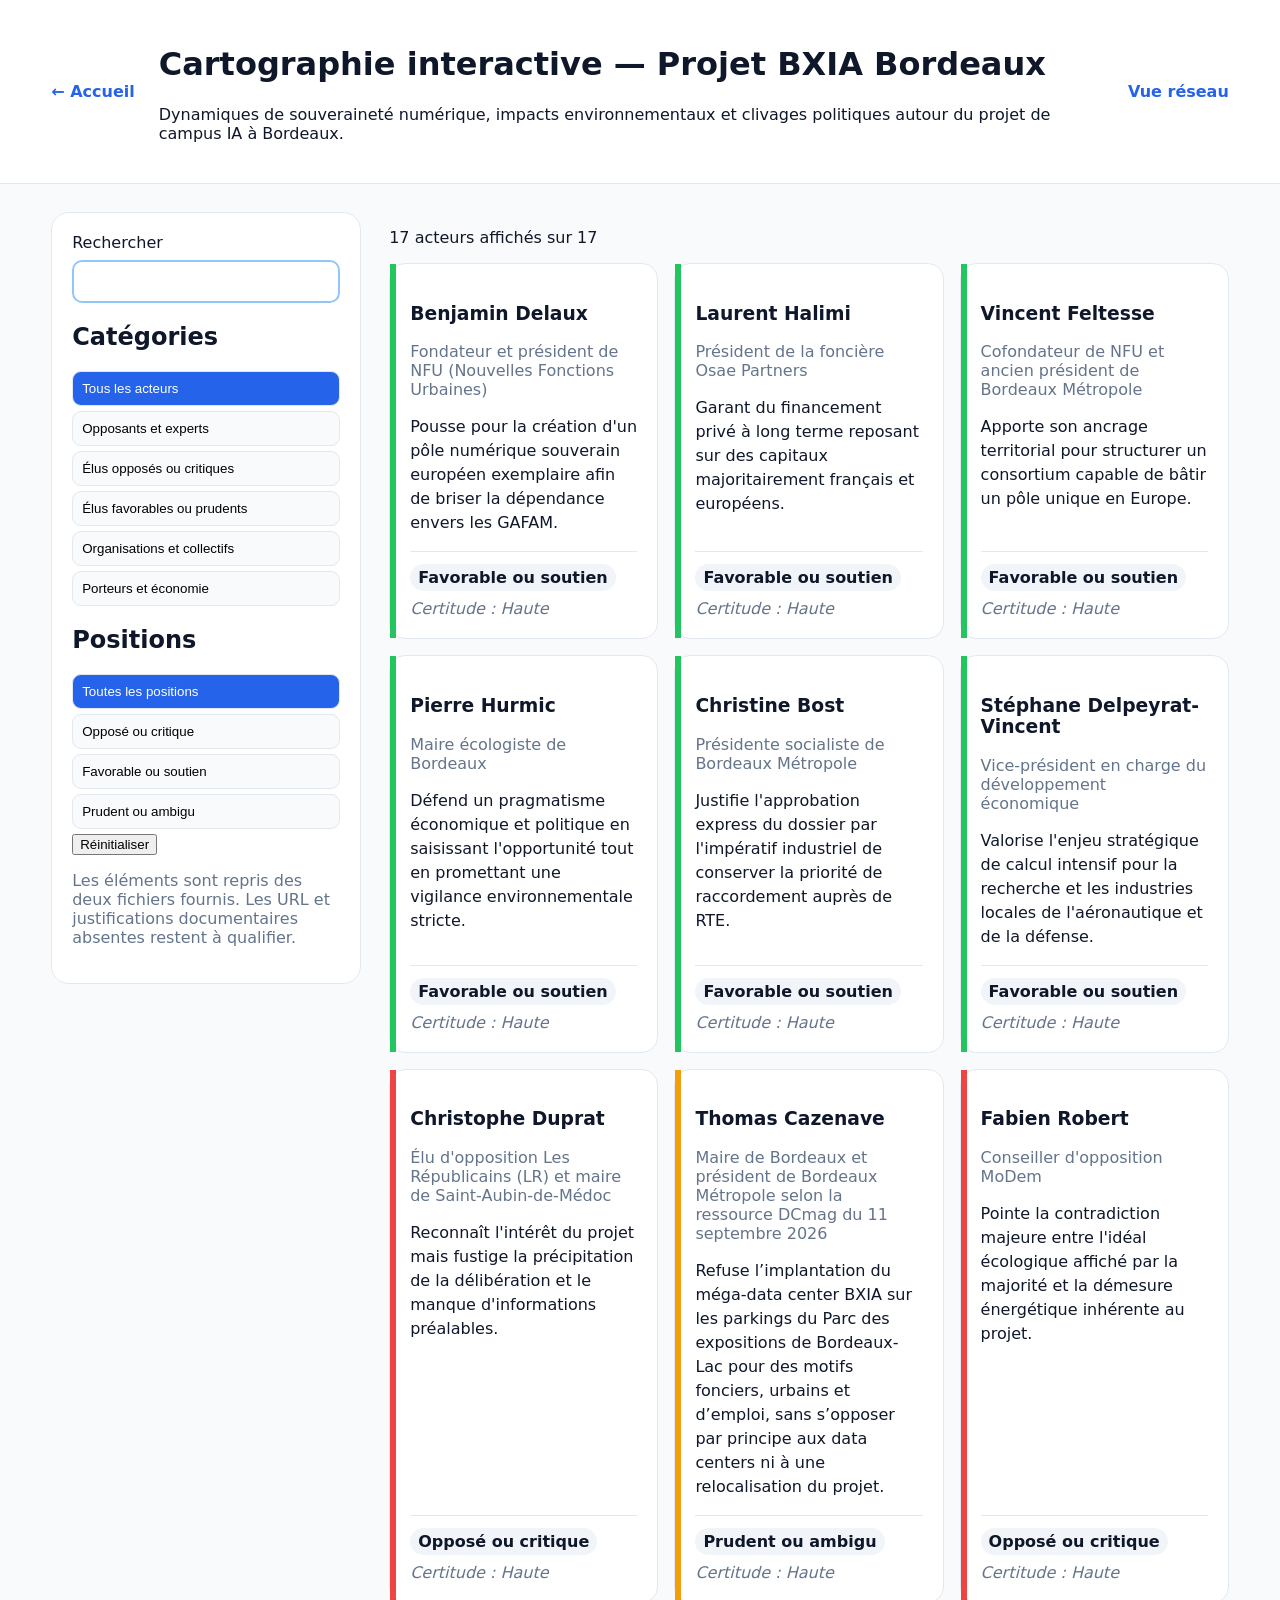
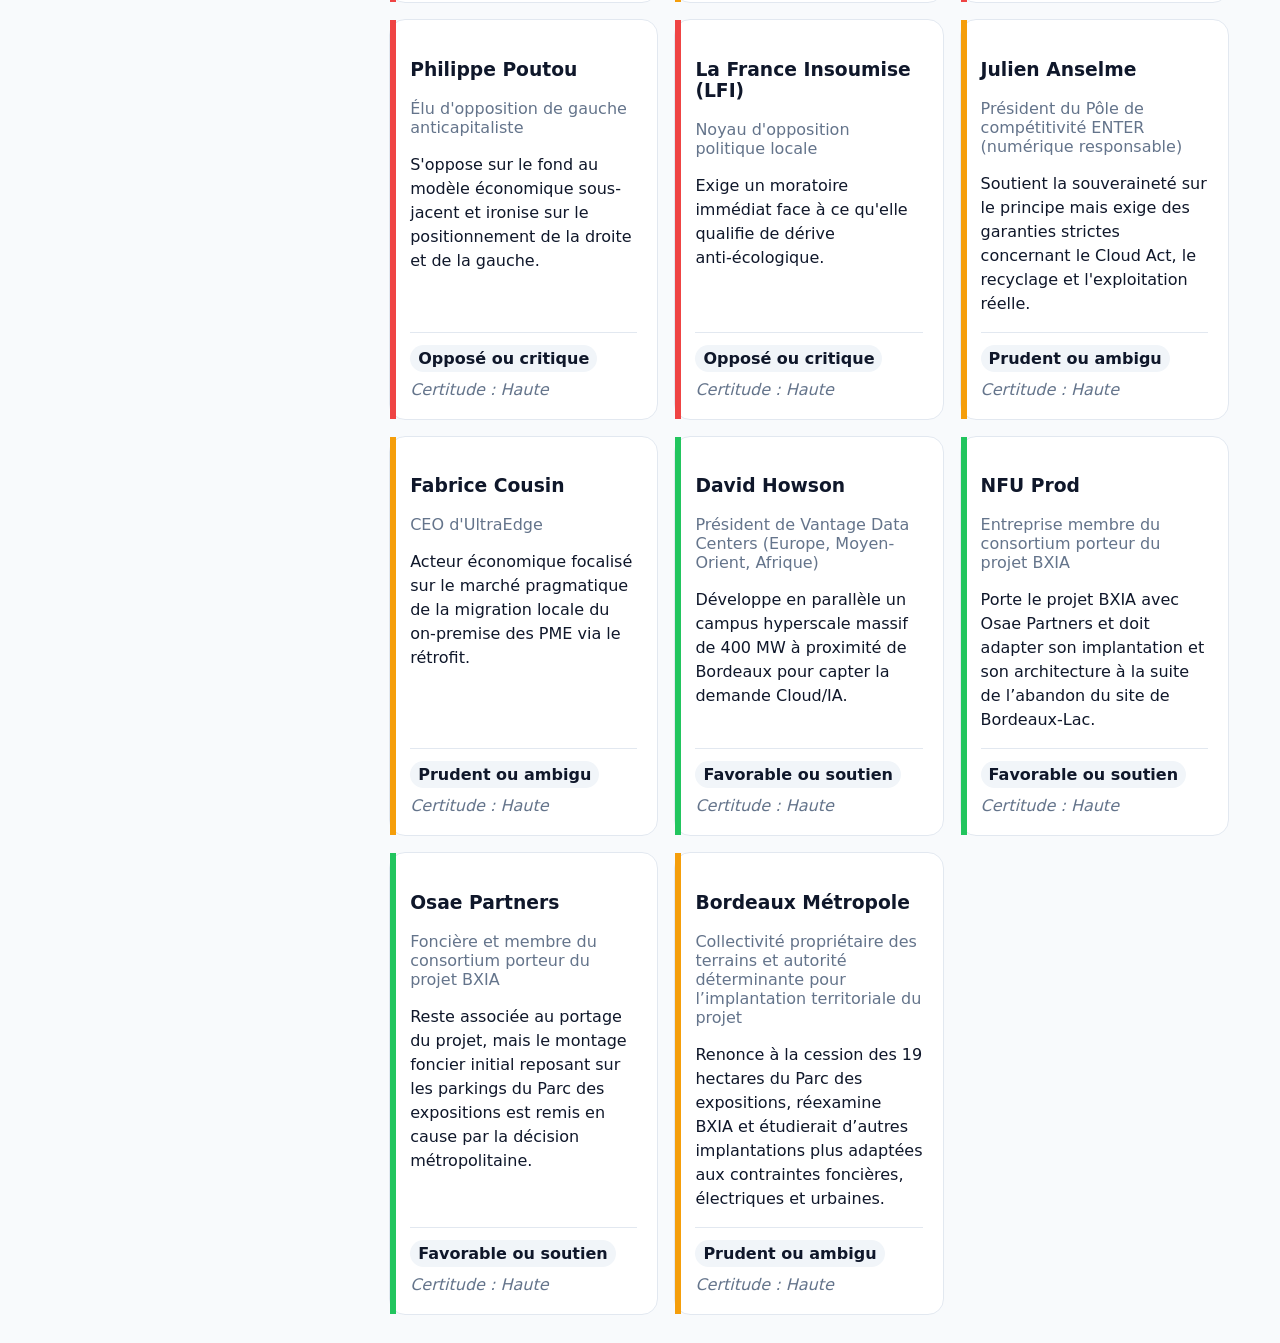
==== apps/cards/index.html @ a51f7ca9 "Add files via upload" ====
<!doctype html><html lang="fr"><head><meta charset="utf-8"><meta name="viewport" content="width=device-width,initial-scale=1"><title>Cartes — Bordeaux BXIA</title><link rel="stylesheet" href="../../assets/css/cards.css"></head><body><header><a href="../../">← Accueil</a><div><h1 id="title"></h1><p id="subtitle"></p></div><a href="../network/">Vue réseau</a></header><main class="layout"><aside><label>Rechercher<input id="search" type="search"></label><h2>Catégories</h2><div id="categories"></div><h2>Positions</h2><div id="stances"></div><button id="reset">Réinitialiser</button><p id="notice"></p></aside><section><p id="count"></p><div id="grid" class="grid"></div></section></main><dialog id="dialog"><button class="close">×</button><div id="detail"></div></dialog><script type="module" src="../../assets/js/cards.js"></script></body></html>
---- assets/css/cards.css ----
:root{--blue:#2563eb;--border:#e2e8f0}*{box-sizing:border-box}body{margin:0;font-family:Inter,system-ui,sans-serif;background:#f8fafc;color:#0f172a}header{display:flex;align-items:center;gap:24px;padding:24px 4vw;background:white;border-bottom:1px solid var(--border)}header div{flex:1}header a{color:var(--blue);font-weight:700;text-decoration:none}.layout{display:grid;grid-template-columns:310px 1fr;gap:28px;padding:28px 4vw}aside{position:sticky;top:18px;align-self:start;background:white;border:1px solid var(--border);border-radius:18px;padding:20px}input{width:100%;margin-top:8px;padding:12px;border:2px solid #93c5fd;border-radius:10px}.filter{width:100%;display:flex;justify-content:space-between;margin:5px 0;padding:9px;border:1px solid var(--border);background:#f8fafc;border-radius:9px}.filter.active{background:var(--blue);color:white}.grid{display:grid;grid-template-columns:repeat(auto-fill,minmax(245px,1fr));gap:16px}.card{position:relative;display:flex;flex-direction:column;background:white;border:1px solid var(--border);border-radius:16px;padding:20px;min-height:260px;cursor:pointer}.card:before{content:"";position:absolute;inset:0 auto 0 0;width:6px;background:var(--stance)}.role,.muted,#notice{color:#64748b}.position{flex:1;line-height:1.5}.footer{display:flex;flex-direction:column;align-items:flex-start;gap:8px;border-top:1px solid var(--border);padding-top:12px}.badge{padding:4px 8px;border-radius:99px;background:#f1f5f9;font-weight:800}.footer span:last-child{color:#64748b;font-style:italic}dialog{width:min(760px,calc(100% - 28px));border:0;border-radius:20px;padding:28px}.close{float:right}.proof,.relation{padding:12px;margin:9px 0;background:#f8fafc;border-left:4px solid var(--blue);border-radius:8px}.proof small{display:block;color:#64748b}@media(max-width:850px){.layout{grid-template-columns:1fr}aside{position:static}}
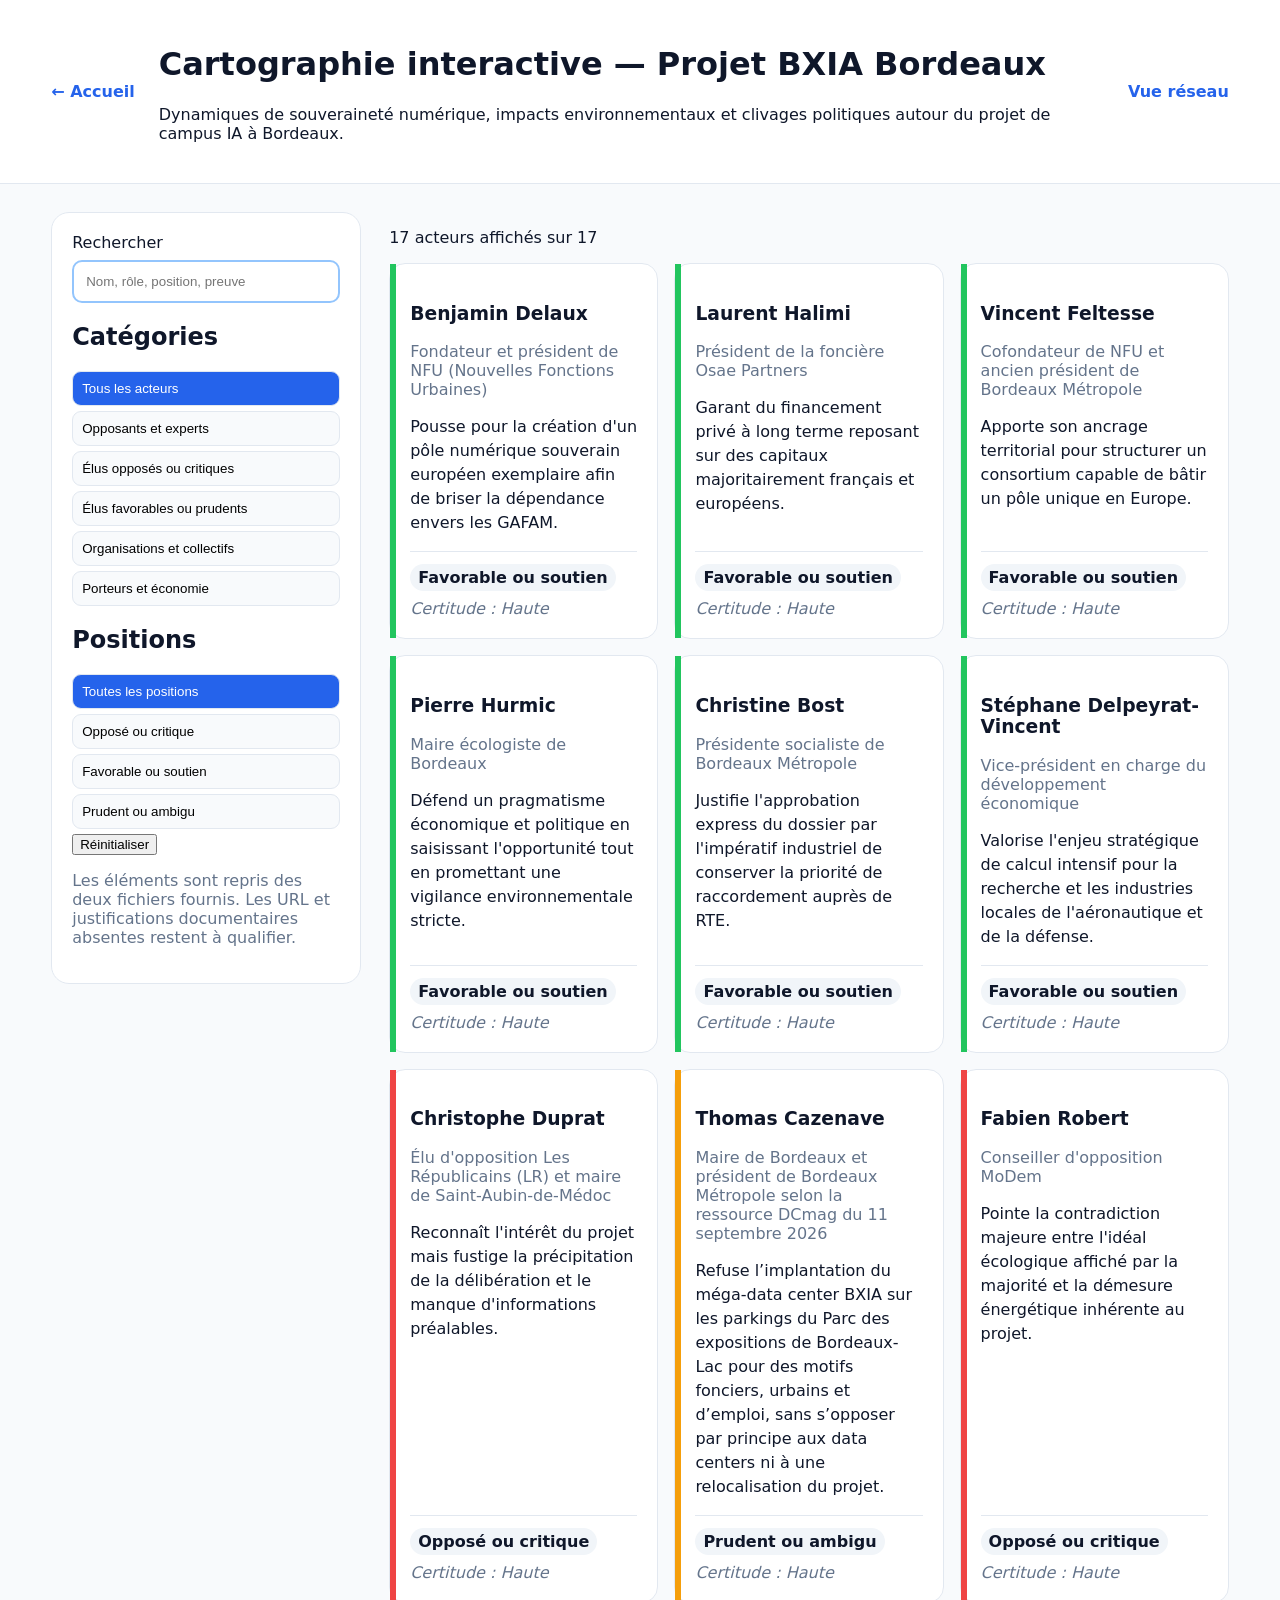
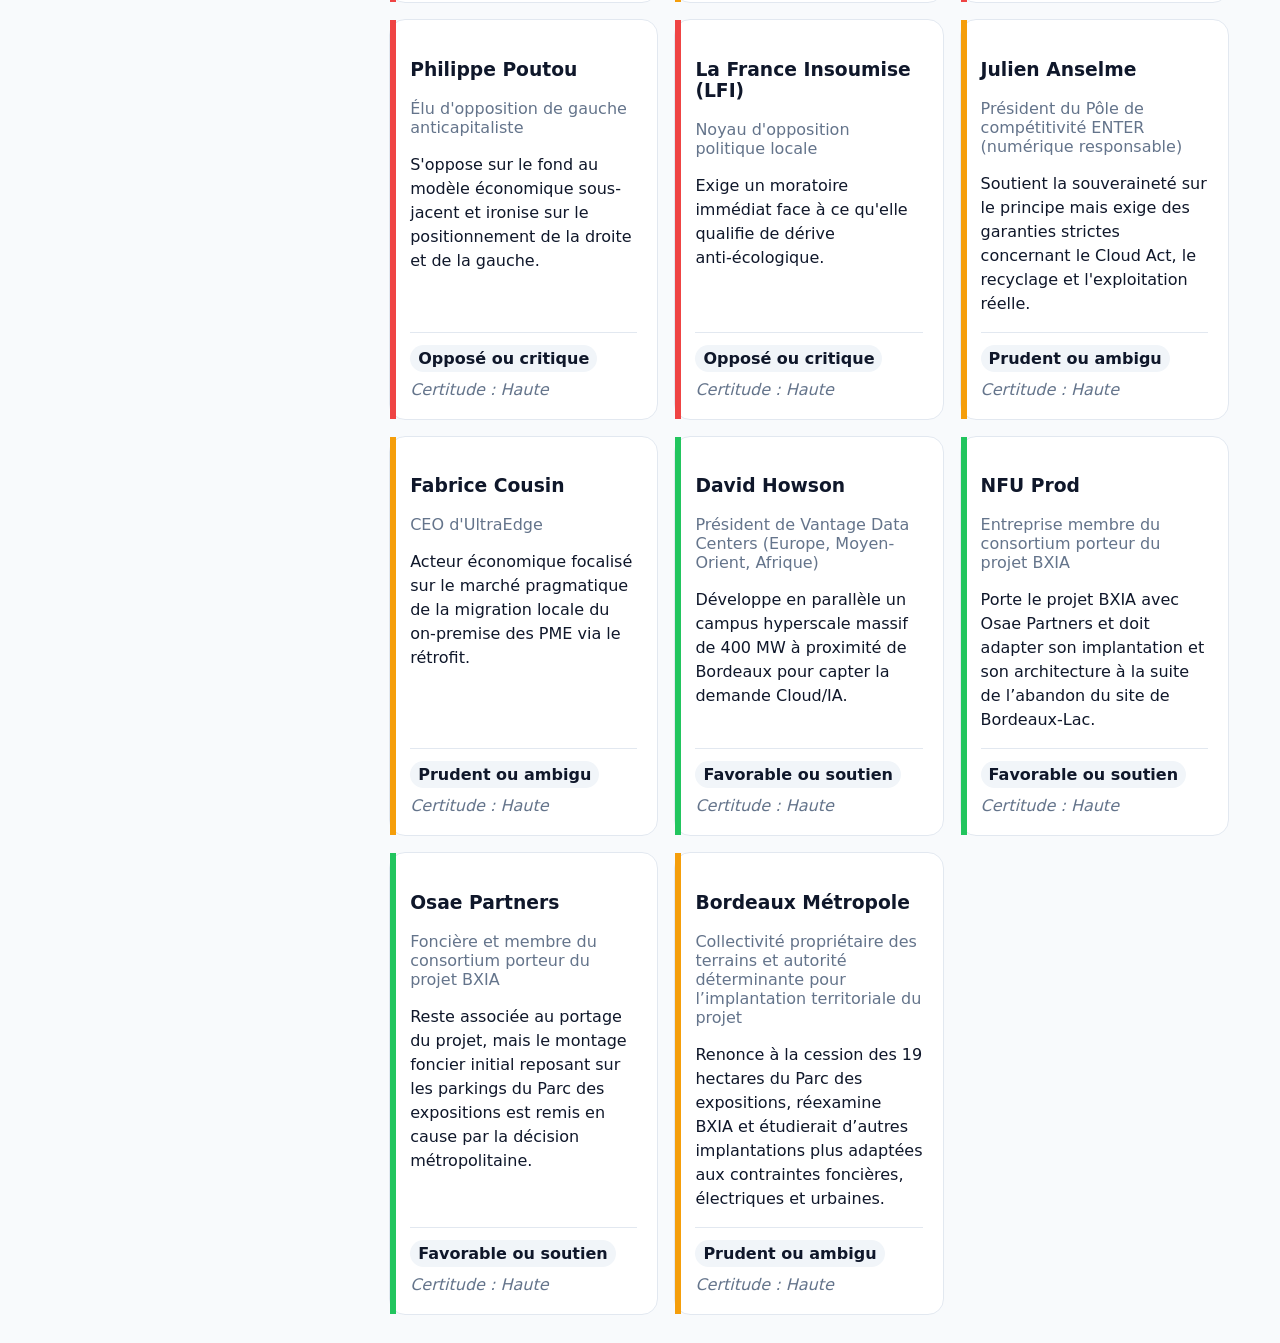
==== commit f586df24: "Update index.html" ====
--- a/apps/cards/index.html
+++ b/apps/cards/index.html
@@ -1 +1 @@
-<!doctype html><html lang="fr"><head><meta charset="utf-8"><meta name="viewport" content="width=device-width,initial-scale=1"><title>Cartes — Bordeaux BXIA</title><link rel="stylesheet" href="../../assets/css/cards.css"></head><body><header><a href="../../">← Accueil</a><div><h1 id="title"></h1><p id="subtitle"></p></div><a href="../network/">Vue réseau</a></header><main class="layout"><aside><label>Rechercher<input id="search" type="search"></label><h2>Catégories</h2><div id="categories"></div><h2>Positions</h2><div id="stances"></div><button id="reset">Réinitialiser</button><p id="notice"></p></aside><section><p id="count"></p><div id="grid" class="grid"></div></section></main><dialog id="dialog"><button class="close">×</button><div id="detail"></div></dialog><script type="module" src="../../assets/js/cards.js"></script></body></html>
+<!doctype html><html lang="fr"><head><meta charset="utf-8"><meta name="viewport" content="width=device-width,initial-scale=1"><title>Vue en cartes — Bordeaux BXIA</title><link rel="stylesheet" href="../../assets/css/cards.css"></head><body><header><a href="../../">← Accueil</a><div><h1 id="title"></h1><p id="subtitle"></p></div><a class="switch" href="../network/">Vue réseau</a></header><main class="layout"><aside><label>Rechercher<input id="search" type="search" placeholder="Nom, rôle, position, preuve"></label><section><h2>Catégories</h2><div id="categories"></div></section><section><h2>Positions</h2><div id="stances"></div></section><button id="reset">Réinitialiser</button><p class="data-notice" id="notice"></p></aside><section><p id="count"></p><div id="grid" class="grid"></div></section></main><dialog id="dialog"><button class="close" aria-label="Fermer">×</button><div id="detail"></div></dialog><script type="module" src="../../assets/js/cards.js"></script></body></html>
